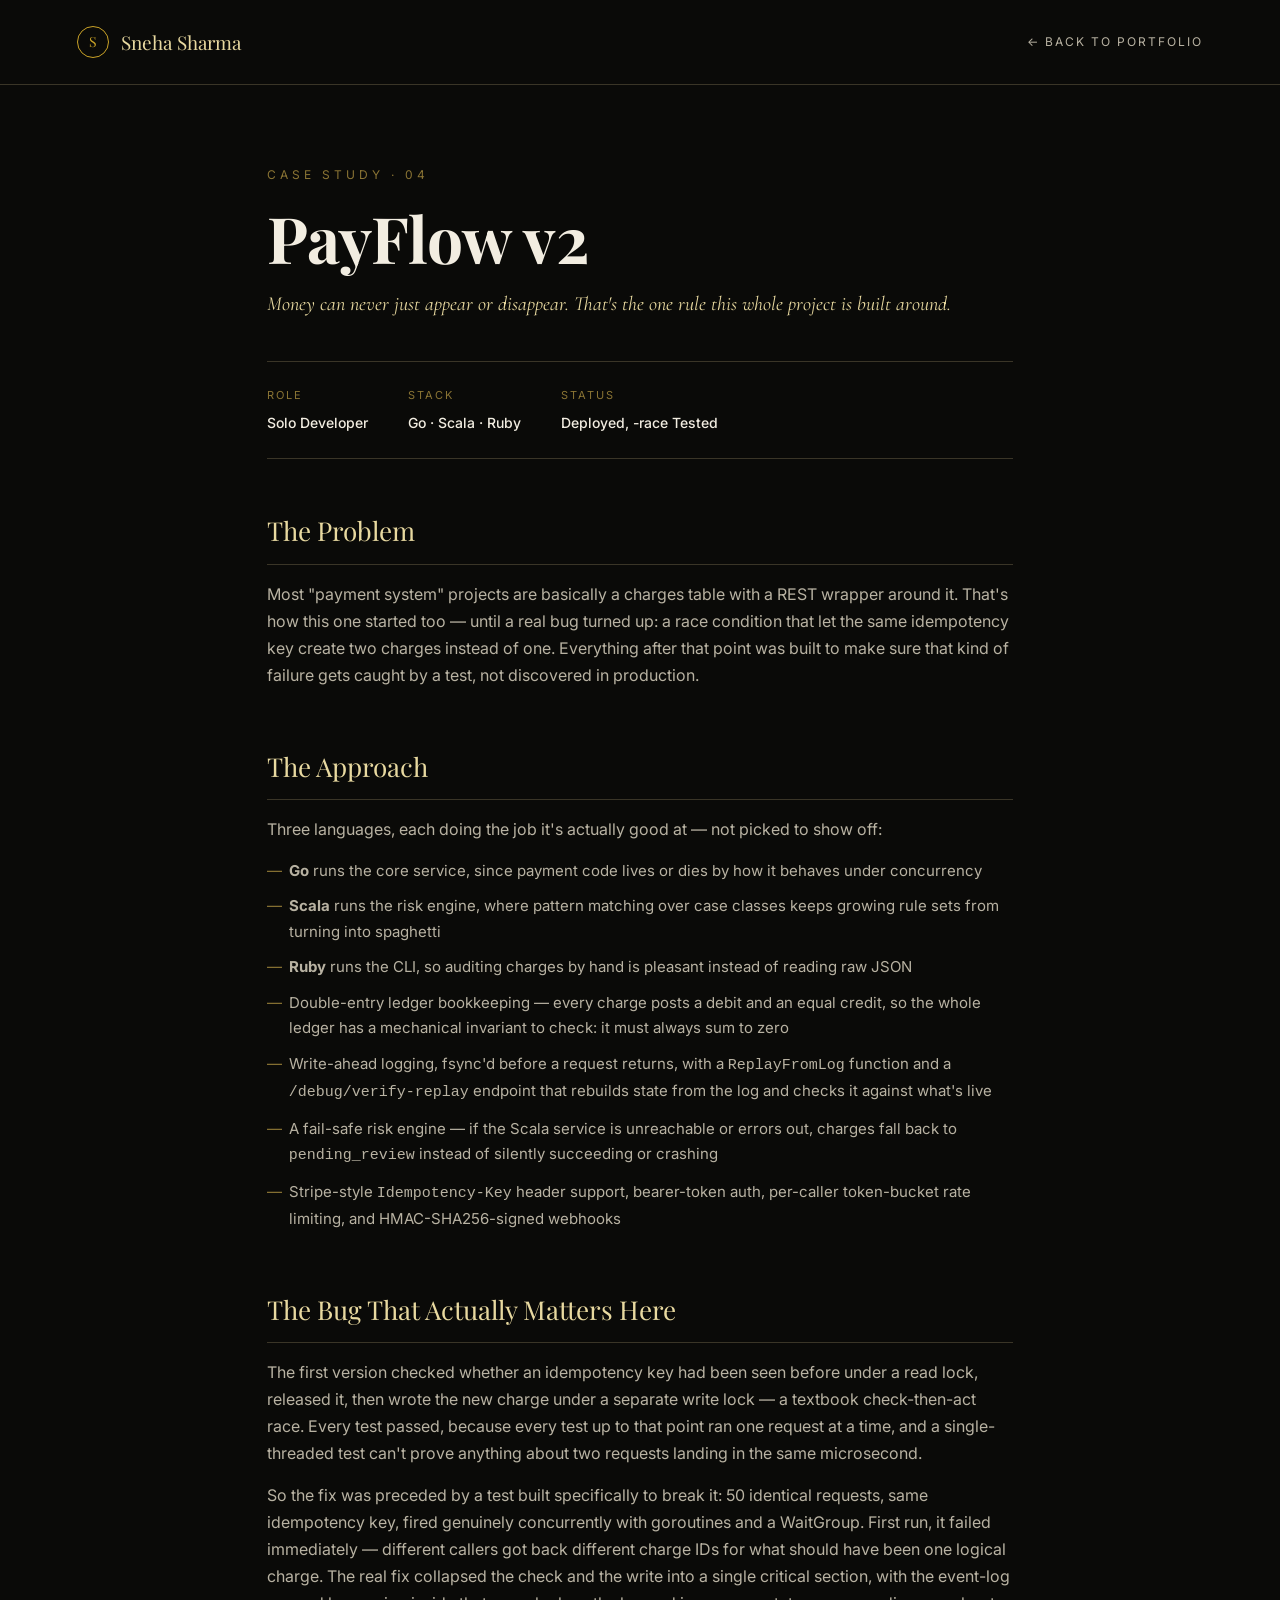
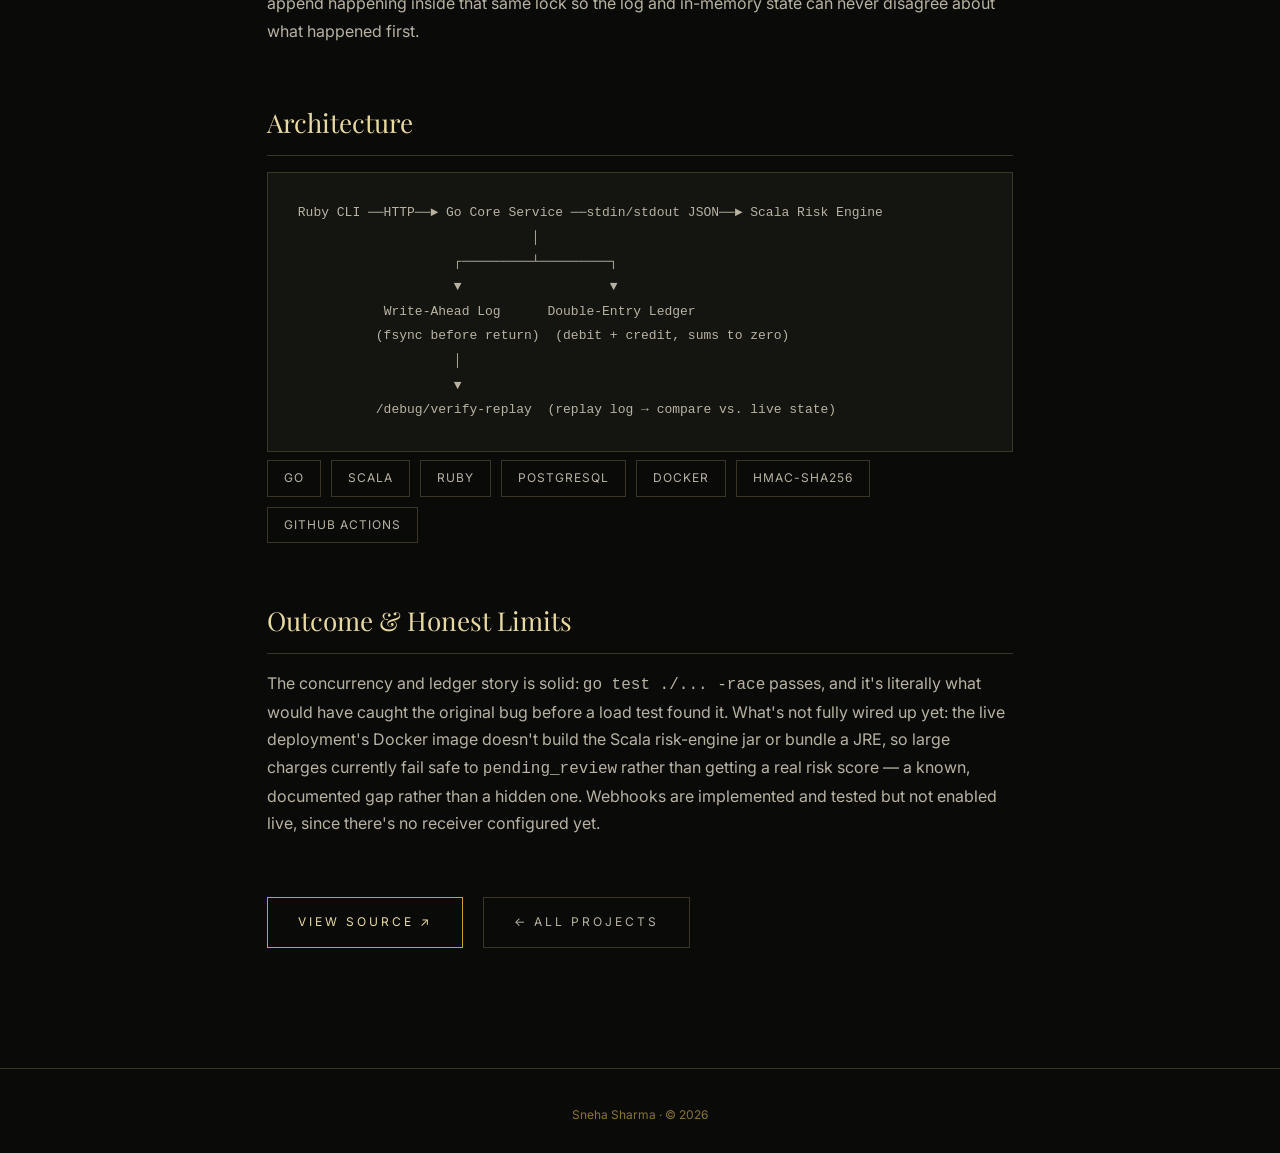
==== payflow.html @ dca7694c "feat: add PayFlow v2 case study page" ====
<!DOCTYPE html>
<html lang="en">
<head>
<meta charset="UTF-8">
<meta name="viewport" content="width=device-width, initial-scale=1.0">
<title>PayFlow v2 — Case Study | Sneha Sharma</title>
<link rel="stylesheet" href="casestudy.css">
</head>
<body>

<nav class="cs-nav">
  <div class="brand"><span class="mono">S</span> Sneha Sharma</div>
  <a class="back" href="index.html#projects">← Back to Portfolio</a>
</nav>

<div class="cs-wrap">
  <div class="cs-eyebrow">Case Study · 04</div>
  <h1 class="cs-title">PayFlow v2</h1>
  <p class="cs-tag">Money can never just appear or disappear. That's the one rule this whole project is built around.</p>

  <div class="cs-meta">
    <div>Role<strong>Solo Developer</strong></div>
    <div>Stack<strong>Go · Scala · Ruby</strong></div>
    <div>Status<strong>Deployed, -race Tested</strong></div>
  </div>

  <div class="cs-section">
    <div class="cs-h2">The Problem</div>
    <p>Most "payment system" projects are basically a charges table with a REST wrapper around it. That's how this one started too — until a real bug turned up: a race condition that let the same idempotency key create two charges instead of one. Everything after that point was built to make sure that kind of failure gets caught by a test, not discovered in production.</p>
  </div>

  <div class="cs-section">
    <div class="cs-h2">The Approach</div>
    <p>Three languages, each doing the job it's actually good at — not picked to show off:</p>
    <ul>
      <li><strong>Go</strong> runs the core service, since payment code lives or dies by how it behaves under concurrency</li>
      <li><strong>Scala</strong> runs the risk engine, where pattern matching over case classes keeps growing rule sets from turning into spaghetti</li>
      <li><strong>Ruby</strong> runs the CLI, so auditing charges by hand is pleasant instead of reading raw JSON</li>
      <li>Double-entry ledger bookkeeping — every charge posts a debit and an equal credit, so the whole ledger has a mechanical invariant to check: it must always sum to zero</li>
      <li>Write-ahead logging, fsync'd before a request returns, with a <code>ReplayFromLog</code> function and a <code>/debug/verify-replay</code> endpoint that rebuilds state from the log and checks it against what's live</li>
      <li>A fail-safe risk engine — if the Scala service is unreachable or errors out, charges fall back to <code>pending_review</code> instead of silently succeeding or crashing</li>
      <li>Stripe-style <code>Idempotency-Key</code> header support, bearer-token auth, per-caller token-bucket rate limiting, and HMAC-SHA256-signed webhooks</li>
    </ul>
  </div>

  <div class="cs-section">
    <div class="cs-h2">The Bug That Actually Matters Here</div>
    <p>The first version checked whether an idempotency key had been seen before under a read lock, released it, then wrote the new charge under a separate write lock — a textbook check-then-act race. Every test passed, because every test up to that point ran one request at a time, and a single-threaded test can't prove anything about two requests landing in the same microsecond.</p>
    <p>So the fix was preceded by a test built specifically to break it: 50 identical requests, same idempotency key, fired genuinely concurrently with goroutines and a WaitGroup. First run, it failed immediately — different callers got back different charge IDs for what should have been one logical charge. The real fix collapsed the check and the write into a single critical section, with the event-log append happening inside that same lock so the log and in-memory state can never disagree about what happened first.</p>
  </div>

  <div class="cs-section">
    <div class="cs-h2">Architecture</div>
    <div class="cs-arch">Ruby CLI ──HTTP──► Go Core Service ──stdin/stdout JSON──► Scala Risk Engine
                              │
                    ┌─────────┴─────────┐
                    ▼                   ▼
           Write-Ahead Log      Double-Entry Ledger
          (fsync before return)  (debit + credit, sums to zero)
                    │
                    ▼
          /debug/verify-replay  (replay log → compare vs. live state)</div>
    <div class="cs-stack">
      <span>Go</span><span>Scala</span><span>Ruby</span><span>PostgreSQL</span><span>Docker</span><span>HMAC-SHA256</span><span>GitHub Actions</span>
    </div>
  </div>

  <div class="cs-section">
    <div class="cs-h2">Outcome &amp; Honest Limits</div>
    <p>The concurrency and ledger story is solid: <code>go test ./... -race</code> passes, and it's literally what would have caught the original bug before a load test found it. What's not fully wired up yet: the live deployment's Docker image doesn't build the Scala risk-engine jar or bundle a JRE, so large charges currently fail safe to <code>pending_review</code> rather than getting a real risk score — a known, documented gap rather than a hidden one. Webhooks are implemented and tested but not enabled live, since there's no receiver configured yet.</p>
  </div>

  <div class="cs-cta">
    <a class="cs-btn" href="https://github.com/snehasharmaa912-ops/PayFlow-v2" target="_blank" rel="noopener">View Source ↗</a>
    <a class="cs-btn ghost" href="index.html#projects">← All Projects</a>
  </div>
</div>

<footer class="cs-footer">Sneha Sharma · © 2026</footer>
</body>
</html>
---- casestudy.css ----
@import url('https://fonts.googleapis.com/css2?family=Playfair+Display:ital,wght@0,600;0,700;1,500&family=Cormorant+Garamond:ital,wght@0,500;1,500&family=Inter:wght@300;400;500;600&display=swap');

:root{
  --ink:#0a0a08; --ink-2:#141410; --ink-3:#1c1b16; --hairline:#3a3527;
  --gold:#c9a227; --gold-bright:#e8d9a0; --gold-dim:#8a7434;
  --ivory:#f2ede1; --ivory-dim:#b8b2a2;
  --serif:'Playfair Display', serif; --serif-italic:'Cormorant Garamond', serif; --sans:'Inter', sans-serif;
}
*{margin:0;padding:0;box-sizing:border-box;}
body{background:var(--ink);color:var(--ivory);font-family:var(--sans);line-height:1.7;}
a{color:var(--gold-bright);text-decoration:none;}

.cs-nav{
  padding:26px 6vw;display:flex;justify-content:space-between;align-items:center;
  border-bottom:1px solid var(--hairline);
}
.cs-nav .brand{font-family:var(--serif);font-size:19px;color:var(--gold-bright);display:flex;align-items:center;gap:12px;}
.cs-nav .mono{width:32px;height:32px;border:1px solid var(--gold);border-radius:50%;display:flex;align-items:center;justify-content:center;font-size:14px;color:var(--gold);}
.cs-nav .back{font-size:12px;letter-spacing:2px;text-transform:uppercase;color:var(--ivory-dim);}
.cs-nav .back:hover{color:var(--gold-bright);}

.cs-wrap{max-width:900px;margin:0 auto;padding:80px 6vw 120px;}
.cs-eyebrow{font-size:12px;letter-spacing:4px;text-transform:uppercase;color:var(--gold-dim);margin-bottom:18px;}
.cs-title{font-family:var(--serif);font-size:clamp(36px,6vw,64px);color:var(--ivory);margin-bottom:16px;line-height:1.05;}
.cs-tag{font-family:var(--serif-italic);font-style:italic;font-size:20px;color:var(--gold-bright);margin-bottom:40px;}

.cs-meta{display:flex;gap:40px;flex-wrap:wrap;padding:24px 0;border-top:1px solid var(--hairline);border-bottom:1px solid var(--hairline);margin-bottom:50px;}
.cs-meta div{font-size:11px;letter-spacing:2px;text-transform:uppercase;color:var(--gold-dim);}
.cs-meta strong{display:block;font-size:14px;letter-spacing:0;text-transform:none;color:var(--ivory);margin-top:6px;font-weight:500;}

.cs-section{margin-bottom:56px;}
.cs-h2{font-family:var(--serif);font-size:26px;color:var(--gold-bright);margin-bottom:16px;padding-bottom:10px;border-bottom:1px solid var(--hairline);}
.cs-section p{color:var(--ivory-dim);font-size:16px;margin-bottom:14px;}
.cs-section ul{list-style:none;margin-top:10px;}
.cs-section ul li{position:relative;padding-left:22px;color:var(--ivory-dim);margin-bottom:10px;font-size:15px;}
.cs-section ul li::before{content:'—';position:absolute;left:0;color:var(--gold-dim);}

.cs-arch{
  border:1px solid var(--hairline);padding:28px 30px;background:var(--ink-2);
  font-family:monospace;font-size:13px;color:var(--ivory-dim);white-space:pre-wrap;line-height:1.9;
  overflow-x:auto;
}

.cs-stack{display:flex;flex-wrap:wrap;gap:10px;margin-top:8px;}
.cs-stack span{font-size:12px;letter-spacing:1px;padding:7px 16px;border:1px solid var(--hairline);color:var(--ivory-dim);text-transform:uppercase;}

.cs-cta{display:flex;gap:20px;margin-top:60px;flex-wrap:wrap;}
.cs-btn{
  padding:14px 30px;font-size:12px;letter-spacing:3px;text-transform:uppercase;
  border:1px solid var(--gold);color:var(--gold-bright);
}
.cs-btn:hover{background:var(--gold);color:var(--ink);}
.cs-btn.ghost{border-color:var(--hairline);color:var(--ivory-dim);}
.cs-btn.ghost:hover{border-color:var(--gold-dim);color:var(--ivory);background:none;}

footer.cs-footer{text-align:center;padding:36px 6vw;border-top:1px solid var(--hairline);font-size:12px;color:var(--gold-dim);}
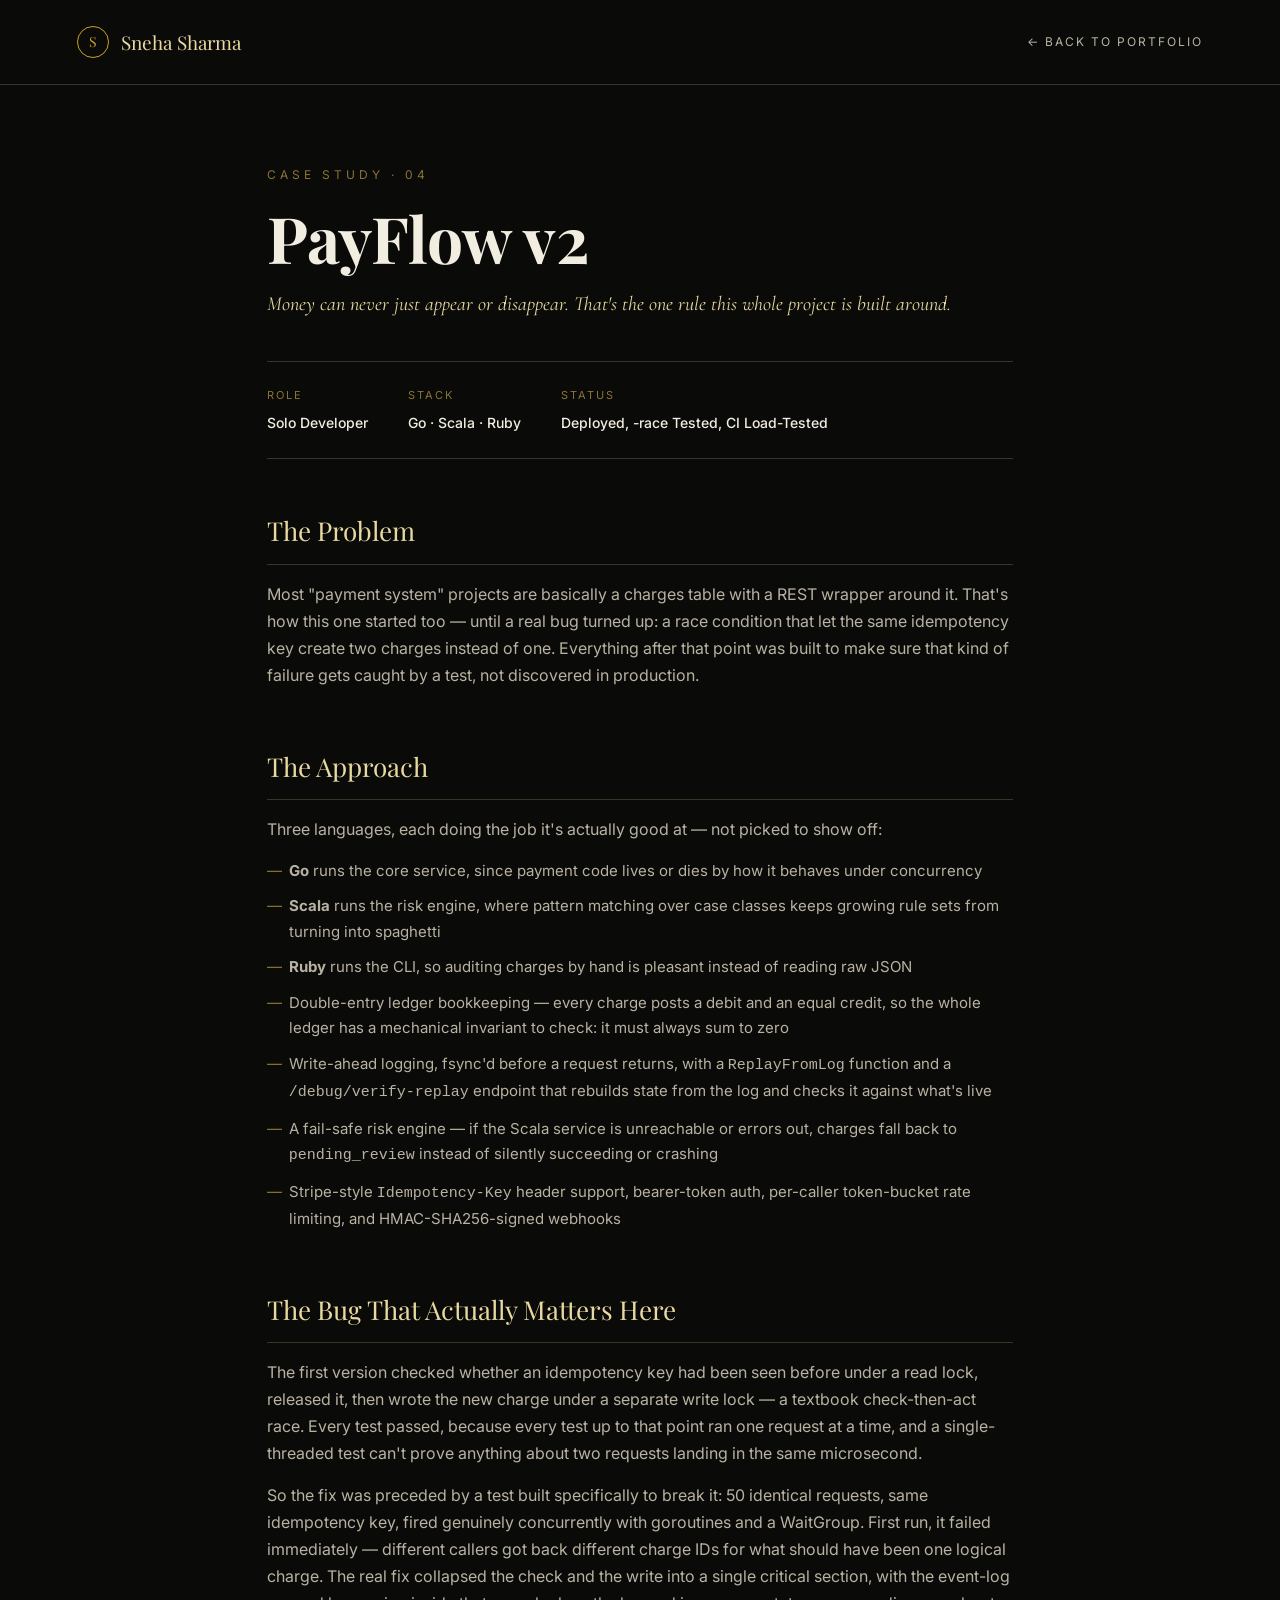
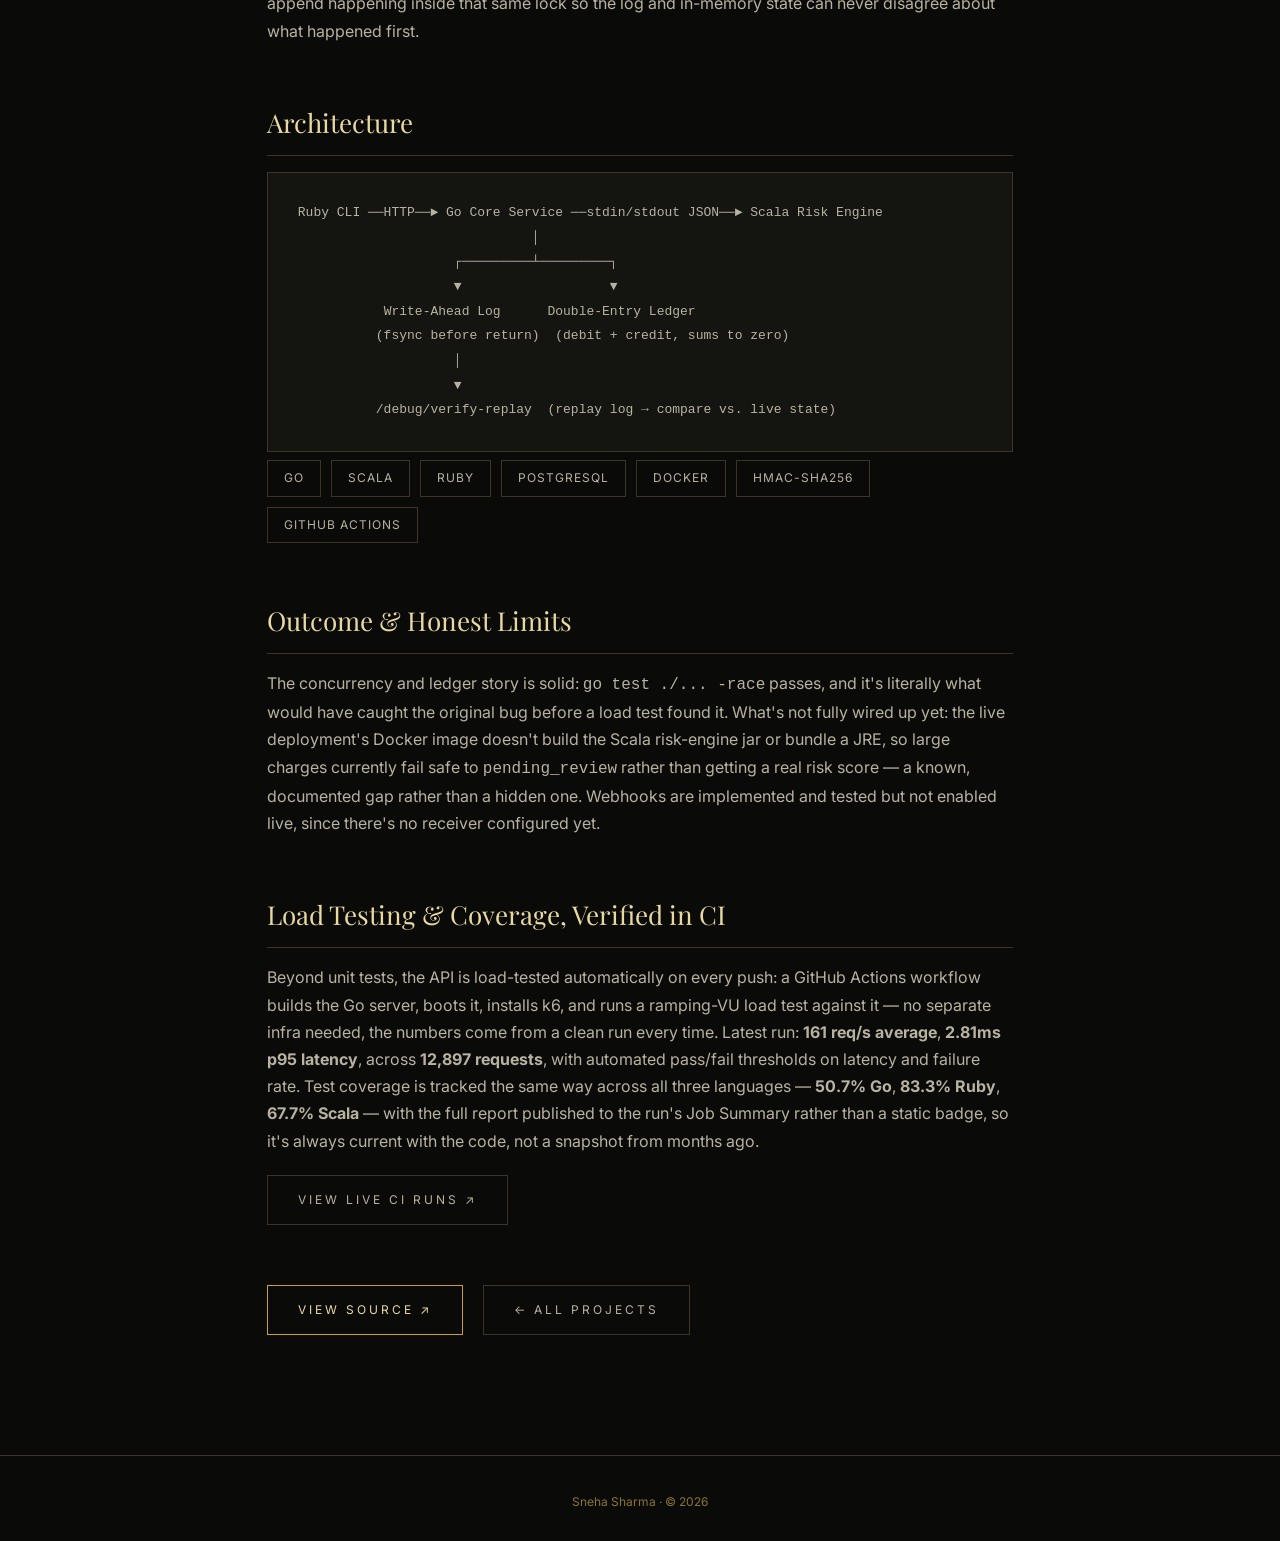
==== commit f7033fcb: "fix: Add CI load test and coverage results to case study" ====
--- a/payflow.html
+++ b/payflow.html
@@ -21,7 +21,7 @@
   <div class="cs-meta">
     <div>Role<strong>Solo Developer</strong></div>
     <div>Stack<strong>Go · Scala · Ruby</strong></div>
-    <div>Status<strong>Deployed, -race Tested</strong></div>
+    <div>Status<strong>Deployed, -race Tested, CI Load-Tested</strong></div>
   </div>
 
   <div class="cs-section">
@@ -70,6 +70,14 @@
     <p>The concurrency and ledger story is solid: <code>go test ./... -race</code> passes, and it's literally what would have caught the original bug before a load test found it. What's not fully wired up yet: the live deployment's Docker image doesn't build the Scala risk-engine jar or bundle a JRE, so large charges currently fail safe to <code>pending_review</code> rather than getting a real risk score — a known, documented gap rather than a hidden one. Webhooks are implemented and tested but not enabled live, since there's no receiver configured yet.</p>
   </div>
 
+  <div class="cs-section">
+    <div class="cs-h2">Load Testing &amp; Coverage, Verified in CI</div>
+    <p>Beyond unit tests, the API is load-tested automatically on every push: a GitHub Actions workflow builds the Go server, boots it, installs k6, and runs a ramping-VU load test against it — no separate infra needed, the numbers come from a clean run every time. Latest run: <strong>161 req/s average</strong>, <strong>2.81ms p95 latency</strong>, across <strong>12,897 requests</strong>, with automated pass/fail thresholds on latency and failure rate. Test coverage is tracked the same way across all three languages — <strong>50.7% Go</strong>, <strong>83.3% Ruby</strong>, <strong>67.7% Scala</strong> — with the full report published to the run's Job Summary rather than a static badge, so it's always current with the code, not a snapshot from months ago.</p>
+    <div class="cs-cta" style="margin-top:20px;">
+      <a class="cs-btn ghost" href="https://github.com/snehasharmaa912-ops/PayFlow-v2/actions/workflows/load-test.yml" target="_blank" rel="noopener">View Live CI Runs ↗</a>
+    </div>
+  </div>
+
   <div class="cs-cta">
     <a class="cs-btn" href="https://github.com/snehasharmaa912-ops/PayFlow-v2" target="_blank" rel="noopener">View Source ↗</a>
     <a class="cs-btn ghost" href="index.html#projects">← All Projects</a>
